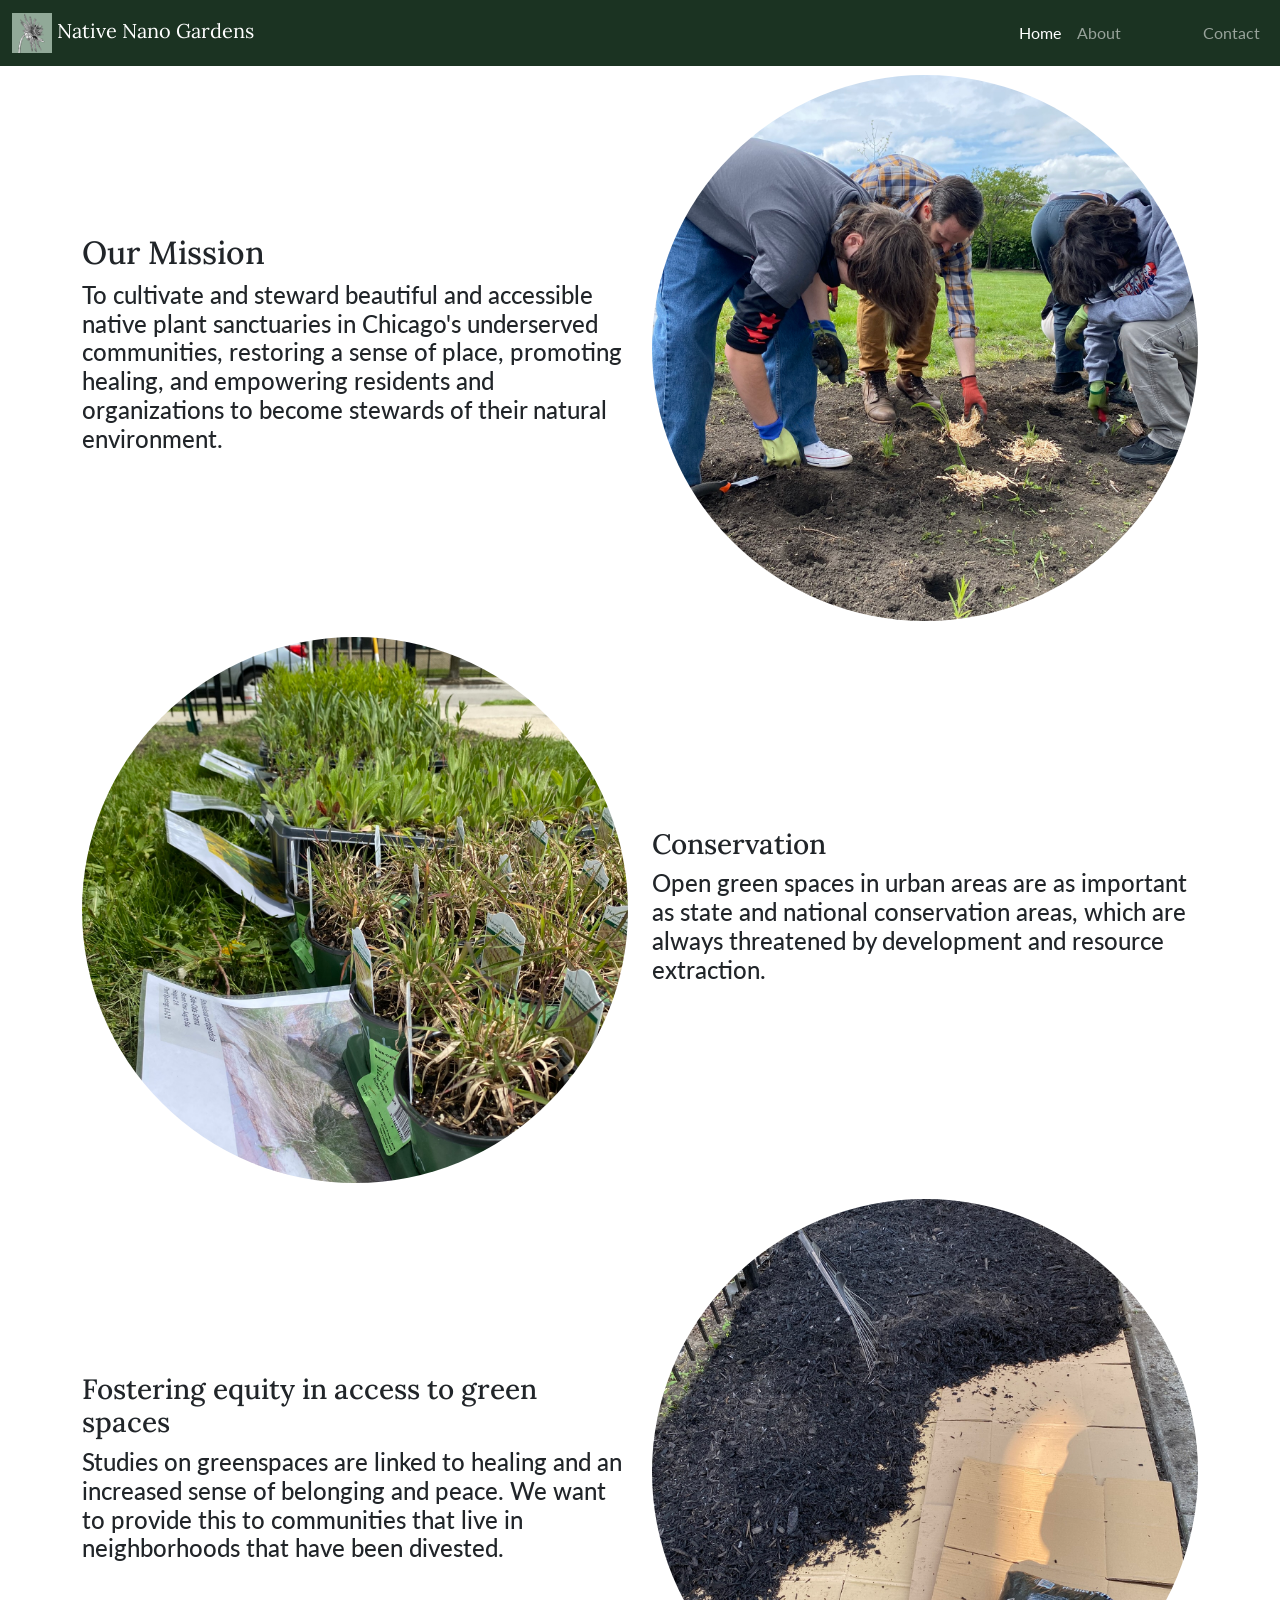
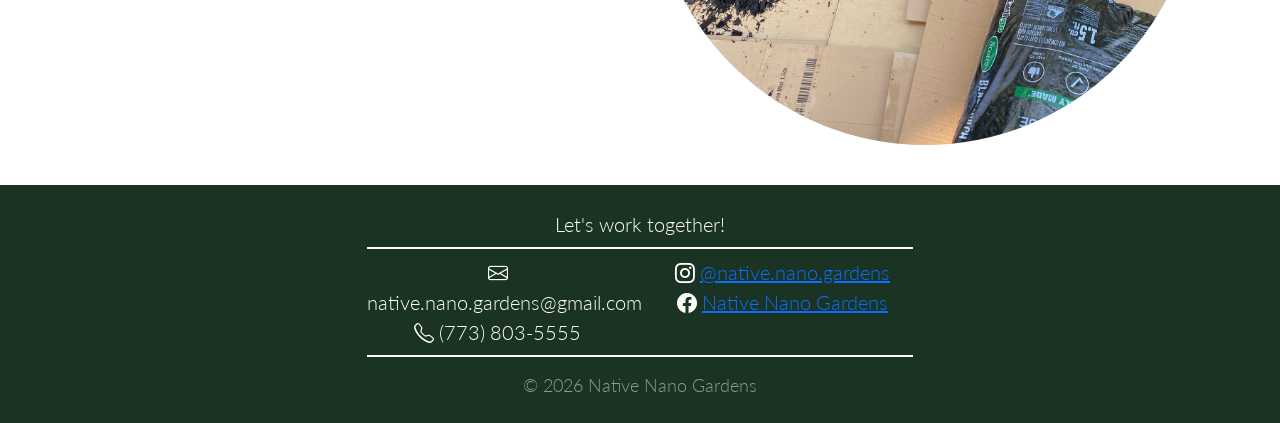
==== index.html @ 50abcde3 "live 1.25" ====
<!doctype html>
<html lang="en">
  <head>
    <meta charset="utf-8">
    <meta name="viewport" content="width=device-width, initial-scale=1">
    
    <title>Native Nano Gardens</title>
    <link rel="icon" type="image/png" href="images/favicon.png">

    <!-- Bootstrap CSS -->
    <link href="https://cdn.jsdelivr.net/npm/bootstrap@5.3.8/dist/css/bootstrap.min.css" rel="stylesheet" integrity="sha384-sRIl4kxILFvY47J16cr9ZwB07vP4J8+LH7qKQnuqkuIAvNWLzeN8tE5YBujZqJLB" crossorigin="anonymous">
    <link rel="stylesheet" href="https://cdn.jsdelivr.net/npm/bootstrap-icons@1.9.1/font/bootstrap-icons.css">
    
    <!-- Umami analytics tracking JS -->
    <script defer src="https://cloud.umami.is/script.js" data-website-id="5eba3f4e-9032-4d34-a32b-9946853e07bc"></script>

    <!-- Import fonts -->
    <link rel="preconnect" href="https://fonts.googleapis.com">
    <link rel="preconnect" href="https://fonts.gstatic.com" crossorigin>
    <link href="https://fonts.googleapis.com/css2?family=Lato:ital,wght@0,300;0,400;0,700;1,400&family=Lora:ital,wght@0,400..700;1,400..700&display=swap" rel="stylesheet">

    <!-- Local CSS -->
    <link rel="stylesheet" type="text/css" href="style.css">
    
    <!-- Local JS -->
    <script src="FooterComponent.js" defer></script>
  </head>
  
  <body>
    <header>
        <nav class="navbar navbar-expand-sm navbar-dark bg-garden fixed-top">
            <div class="container-fluid">
                <a class="navbar-brand" href="#"><img id="logo" src="images/nnglogo.png" alt="Native Nano Gardens Logo"> Native Nano Gardens</a>
                
                <button class="navbar-toggler" type="button" data-bs-toggle="collapse" data-bs-target="#navbarNav" aria-controls="navbarNav" aria-expanded="false" aria-label="Toggle navigation">
                    <span class="navbar-toggler-icon"></span>
                </button>
                
                <div class="collapse navbar-collapse" id="navbarNav">
                    <ul class="navbar-nav ms-auto">
                        <li class="nav-item">
                            <a class="nav-link home-link active" aria-current="page" href="#">Home</a>
                        </li>
                        <li class="nav-item">
                            <a class="nav-link about-link" href="about.html">About</a>
                        </li>
                        <li class="nav-item">
                            <a class="nav-link gallery-link" href="gallery.html">Gallery</a>
                        </li>
                        <li class="nav-item">
                            <a class="nav-link contact-link" href="index.html#bottom">Contact</a>
                        </li>
                    </ul>
                </div>
            </div>
        </nav>
    </header>
    
    <main>
        <div class="container">
            
            <div class="row g-4 align-items-center mb-3">
                <div class="col-md-6">
                    <h2>Our Mission</h2>
                    <p class="h4">
                    To cultivate and steward beautiful and accessible native plant sanctuaries in Chicago's underserved communities, restoring a sense of place, promoting healing, and empowering residents and organizations to become stewards of their natural environment.
                    </p>
                </div>
                <div class="col-md-6">
                    <img src="images/gw-20260506-a.jpeg" class="rounded-circle fluid-circle" alt="Students and their teacher planting natives on a plot at their school.">
                </div>
            </div>
            
            <div class="row g-4 align-items-center mb-3">
                <div class="col-md-6 order-md-2">
                    <h3>Conservation</h3>
                    <p class="h4">
                    Open green spaces in urban areas are as important as state and national conservation areas, which are always threatened by development and resource extraction.
                    </p>
                </div>
                <div class="col-md-6 order-md-1">
                    <img src="images/gw-20260506-b.jpeg" class="rounded-circle fluid-circle" alt="Plant plugs that students will be planting at their school.">
                </div>
            </div>
            
            <div class="row g-4 align-items-center mb-3">
                <div class="col-md-6">
                    <h3>Fostering equity in access to green spaces</h3>
                    <p class="h4">
                    Studies on greenspaces are linked to healing and an increased sense of belonging and peace. We want to provide this to communities that live in neighborhoods that have been divested.
                    </p>
                </div>
                <div class="col-md-6">
                    <img src="images/kt-20260521-a.jpeg" class="rounded-circle fluid-circle" alt="Preparing a site for future restoration.">
                </div>
            </div>
            
        </div>
    </main>
    
    <nng-footer></nng-footer>
    
    <!-- Bootstrap JavaScript -->
    <script src="https://cdn.jsdelivr.net/npm/bootstrap@5.3.8/dist/js/bootstrap.bundle.min.js" integrity="sha384-FKyoEForCGlyvwx9Hj09JcYn3nv7wiPVlz7YYwJrWVcXK/BmnVDxM+D2scQbITxI" crossorigin="anonymous"></script>
  </body>
</html>
---- style.css ----
body {
    padding-top: 75px;
    font-family: 'Lato', sans-serif;
    display: flex;
    flex-direction: column;
    min-height: 100vh;
}

main {
    flex: 1;
}

h1, h2, h3, h4, h5, .navbar-brand{
    font-family: 'Lora', serif;
}

hr {
    border: none;
    height: 2px;
    background: #FFFFFF;
}

iframe {
    height: 90vh;
    width: 66vw;
}

.showcase-img {
    object-position: top;
    object-fit: cover;
}

.fluid-circle {
    width: 100%;
    aspect-ratio: 1 / 1;
    object-fit: cover;
    max-width: 600px;        
}

.bg-garden {
    background-color: #1B3322 !important;
}

.gallery-link {
    visibility: hidden;
}

#logo {
    height: 2em;
    width: 2em;
}
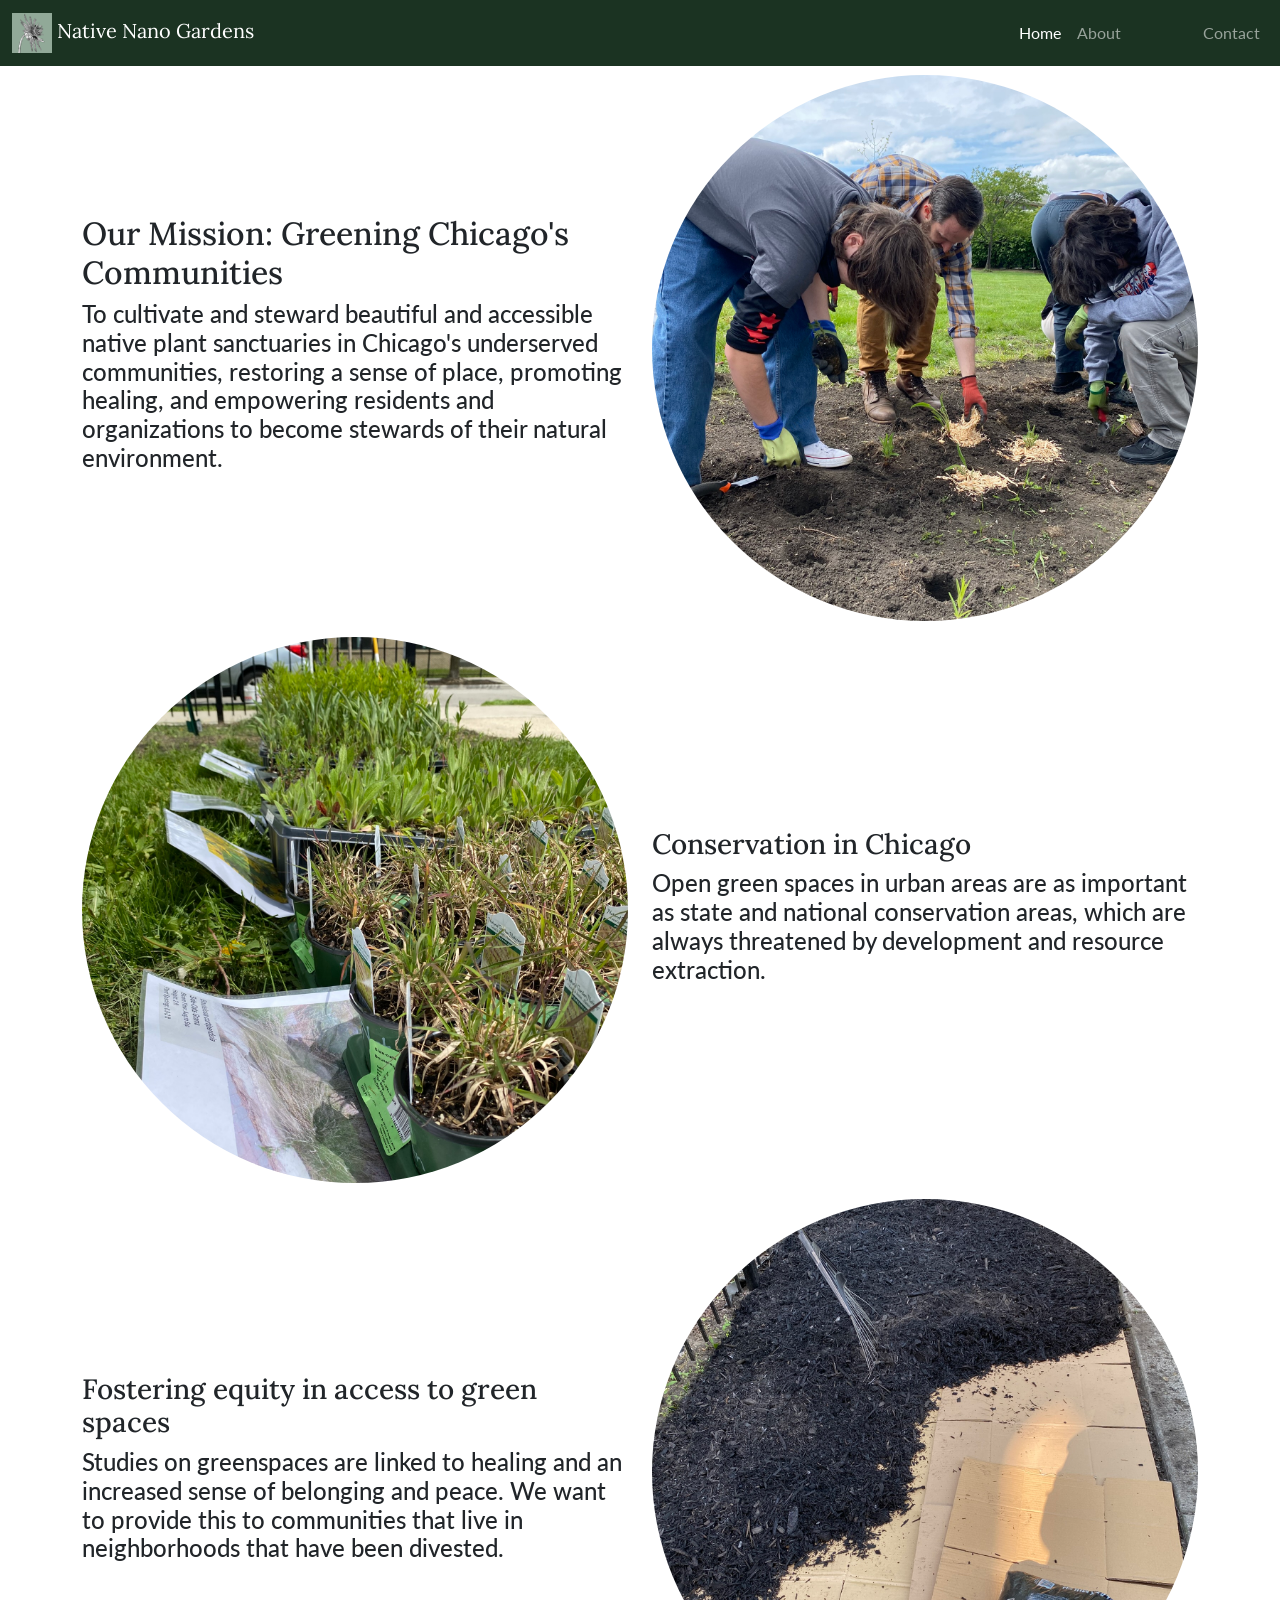
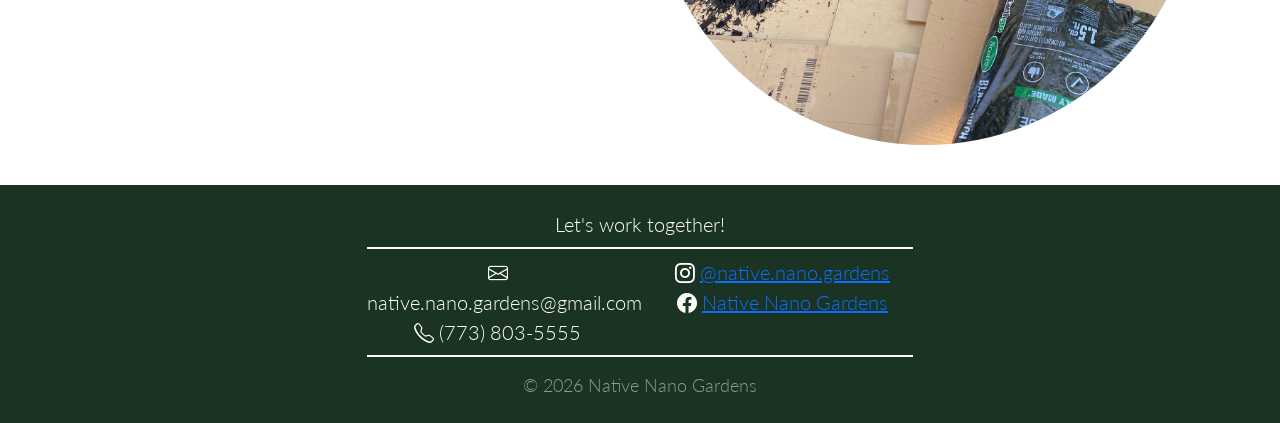
==== commit 62e7c587: "live v1.27" ====
--- a/index.html
+++ b/index.html
@@ -3,6 +3,13 @@
   <head>
     <meta charset="utf-8">
     <meta name="viewport" content="width=device-width, initial-scale=1">
+    <meta name="description" content="Cultivating beautiful, accessible native plant sanctuaries in Chicago's underserved communities to promote healing, equity, and environmental stewardship.">
+
+    <meta property="og:title" content="Native Nano Gardens">
+    <meta property="og:description" content="Cultivating native plant sanctuaries in Chicago's underserved communities.">
+    <meta property="og:image" content="images/gw-20260506-b.jpeg">
+    <meta property="og:url" content="https://nativenanogardens.com">
+    <meta property="og:type" content="website">
     
     <title>Native Nano Gardens</title>
     <link rel="icon" type="image/png" href="images/favicon.png">
@@ -61,25 +68,25 @@
             
             <div class="row g-4 align-items-center mb-3">
                 <div class="col-md-6">
-                    <h2>Our Mission</h2>
+                    <h2>Our Mission: Greening Chicago's Communities</h2>
                     <p class="h4">
                     To cultivate and steward beautiful and accessible native plant sanctuaries in Chicago's underserved communities, restoring a sense of place, promoting healing, and empowering residents and organizations to become stewards of their natural environment.
                     </p>
                 </div>
                 <div class="col-md-6">
-                    <img src="images/gw-20260506-a.jpeg" class="rounded-circle fluid-circle" alt="Students and their teacher planting natives on a plot at their school.">
+                    <img src="images/gw-20260506-a.jpeg" class="rounded-circle fluid-circle" alt="Students and their teacher planting natives on a plot at George Washington High School in Chicago.">
                 </div>
             </div>
             
             <div class="row g-4 align-items-center mb-3">
                 <div class="col-md-6 order-md-2">
-                    <h3>Conservation</h3>
+                    <h3>Conservation in Chicago</h3>
                     <p class="h4">
                     Open green spaces in urban areas are as important as state and national conservation areas, which are always threatened by development and resource extraction.
                     </p>
                 </div>
                 <div class="col-md-6 order-md-1">
-                    <img src="images/gw-20260506-b.jpeg" class="rounded-circle fluid-circle" alt="Plant plugs that students will be planting at their school.">
+                    <img src="images/gw-20260506-b.jpeg" class="rounded-circle fluid-circle" alt="Plant plugs that students will be planting at a site at their school, George Washington High School in Chicago.">
                 </div>
             </div>
             
@@ -91,7 +98,7 @@
                     </p>
                 </div>
                 <div class="col-md-6">
-                    <img src="images/kt-20260521-a.jpeg" class="rounded-circle fluid-circle" alt="Preparing a site for future restoration.">
+                    <img src="images/kt-20260521-a.jpeg" class="rounded-circle fluid-circle" alt="Preparing a site at a home in CHicago's southeast side for future restoration.">
                 </div>
             </div>
             
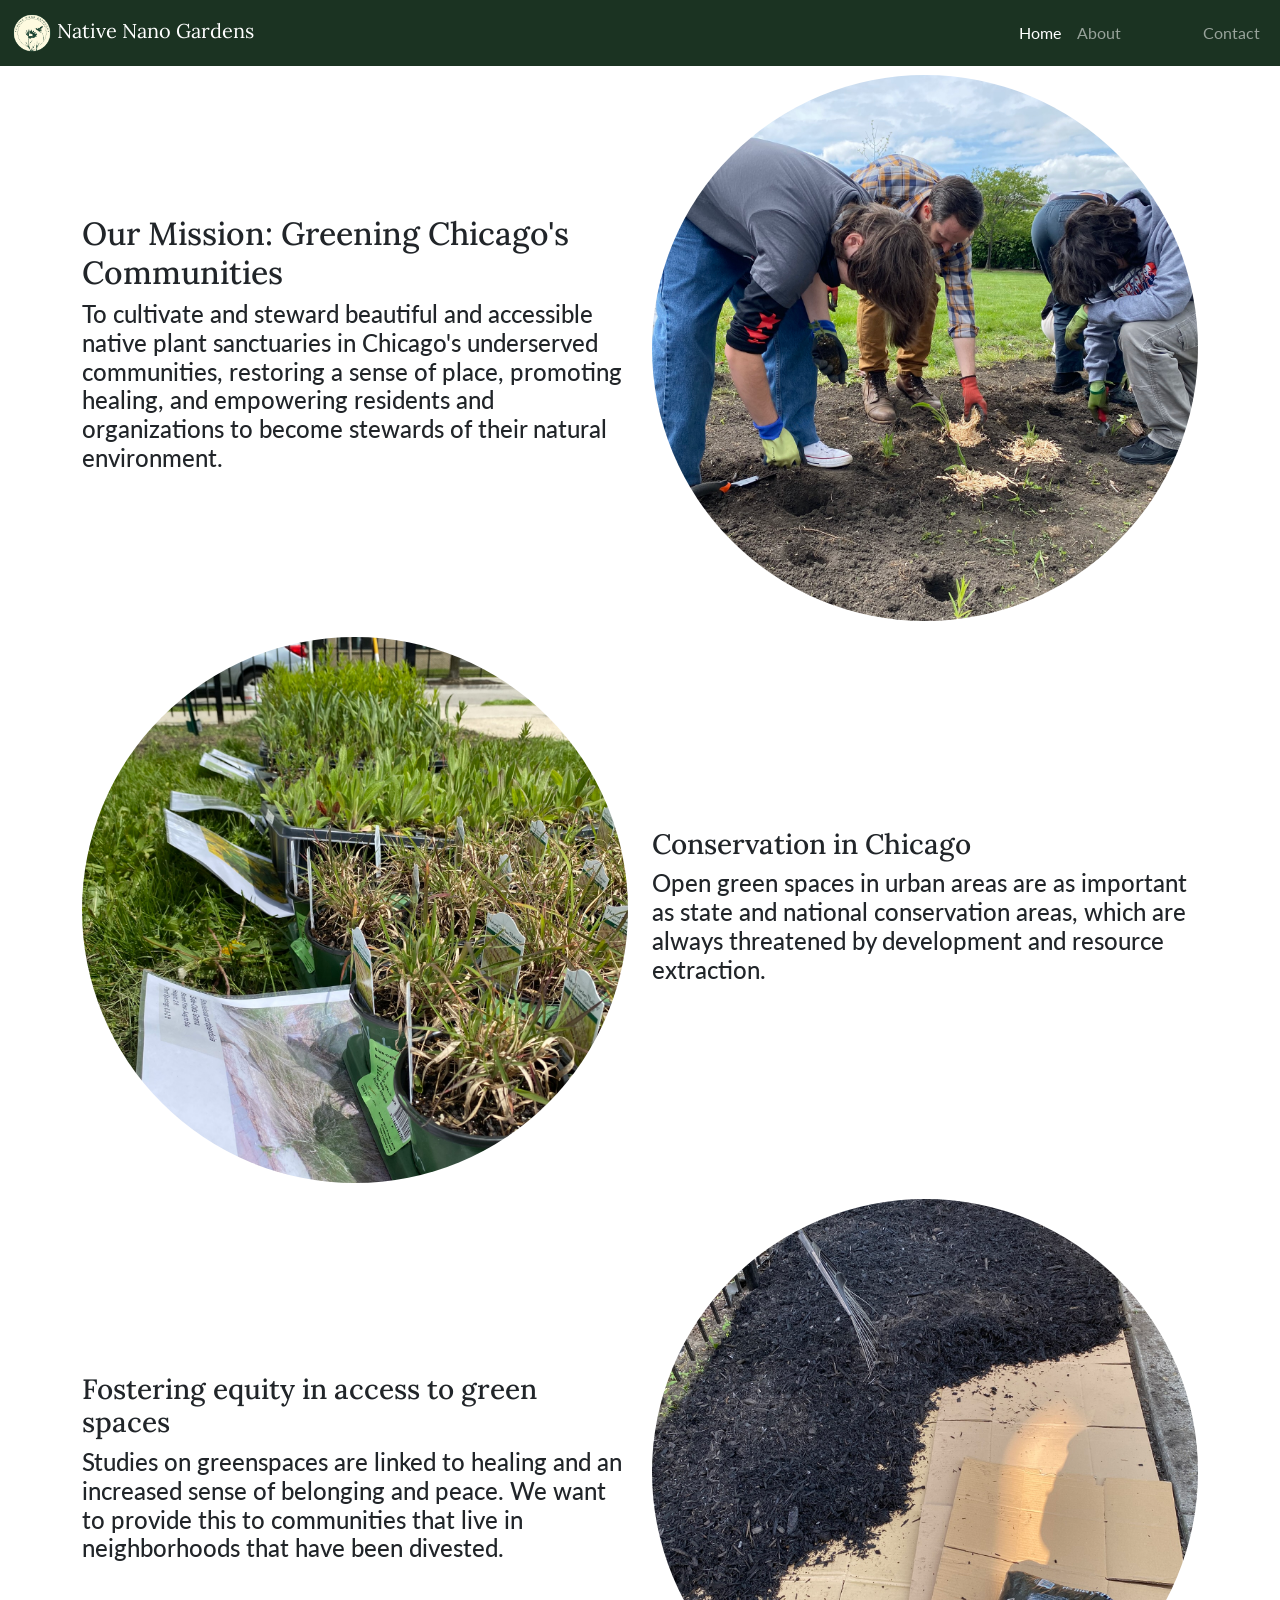
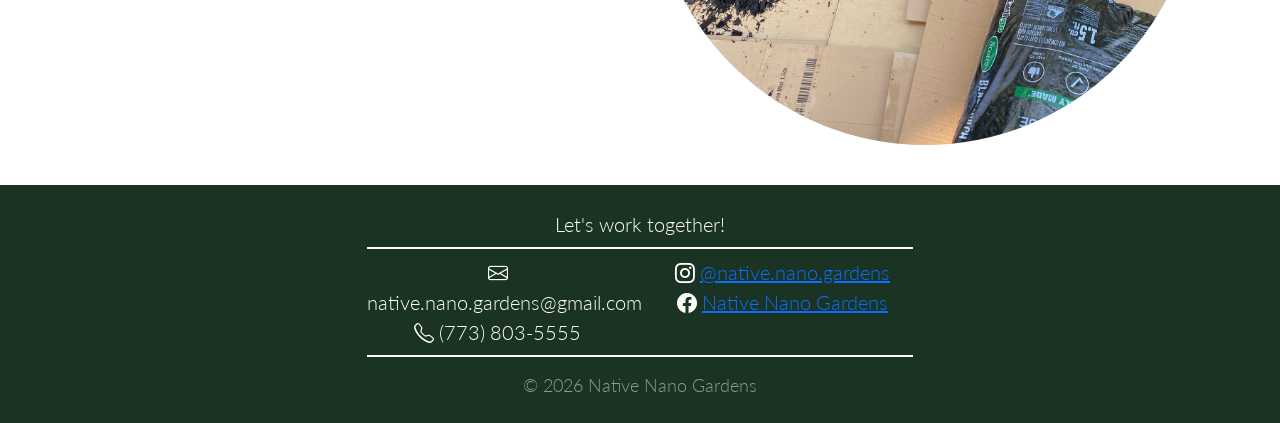
==== commit 2fa8472b: "live v.132" ====
--- a/index.html
+++ b/index.html
@@ -7,7 +7,7 @@
 
     <meta property="og:title" content="Native Nano Gardens">
     <meta property="og:description" content="Cultivating native plant sanctuaries in Chicago's underserved communities.">
-    <meta property="og:image" content="images/gw-20260506-b.jpeg">
+    <meta property="og:image" content="images/nnglogo.png">
     <meta property="og:url" content="https://nativenanogardens.com">
     <meta property="og:type" content="website">
     
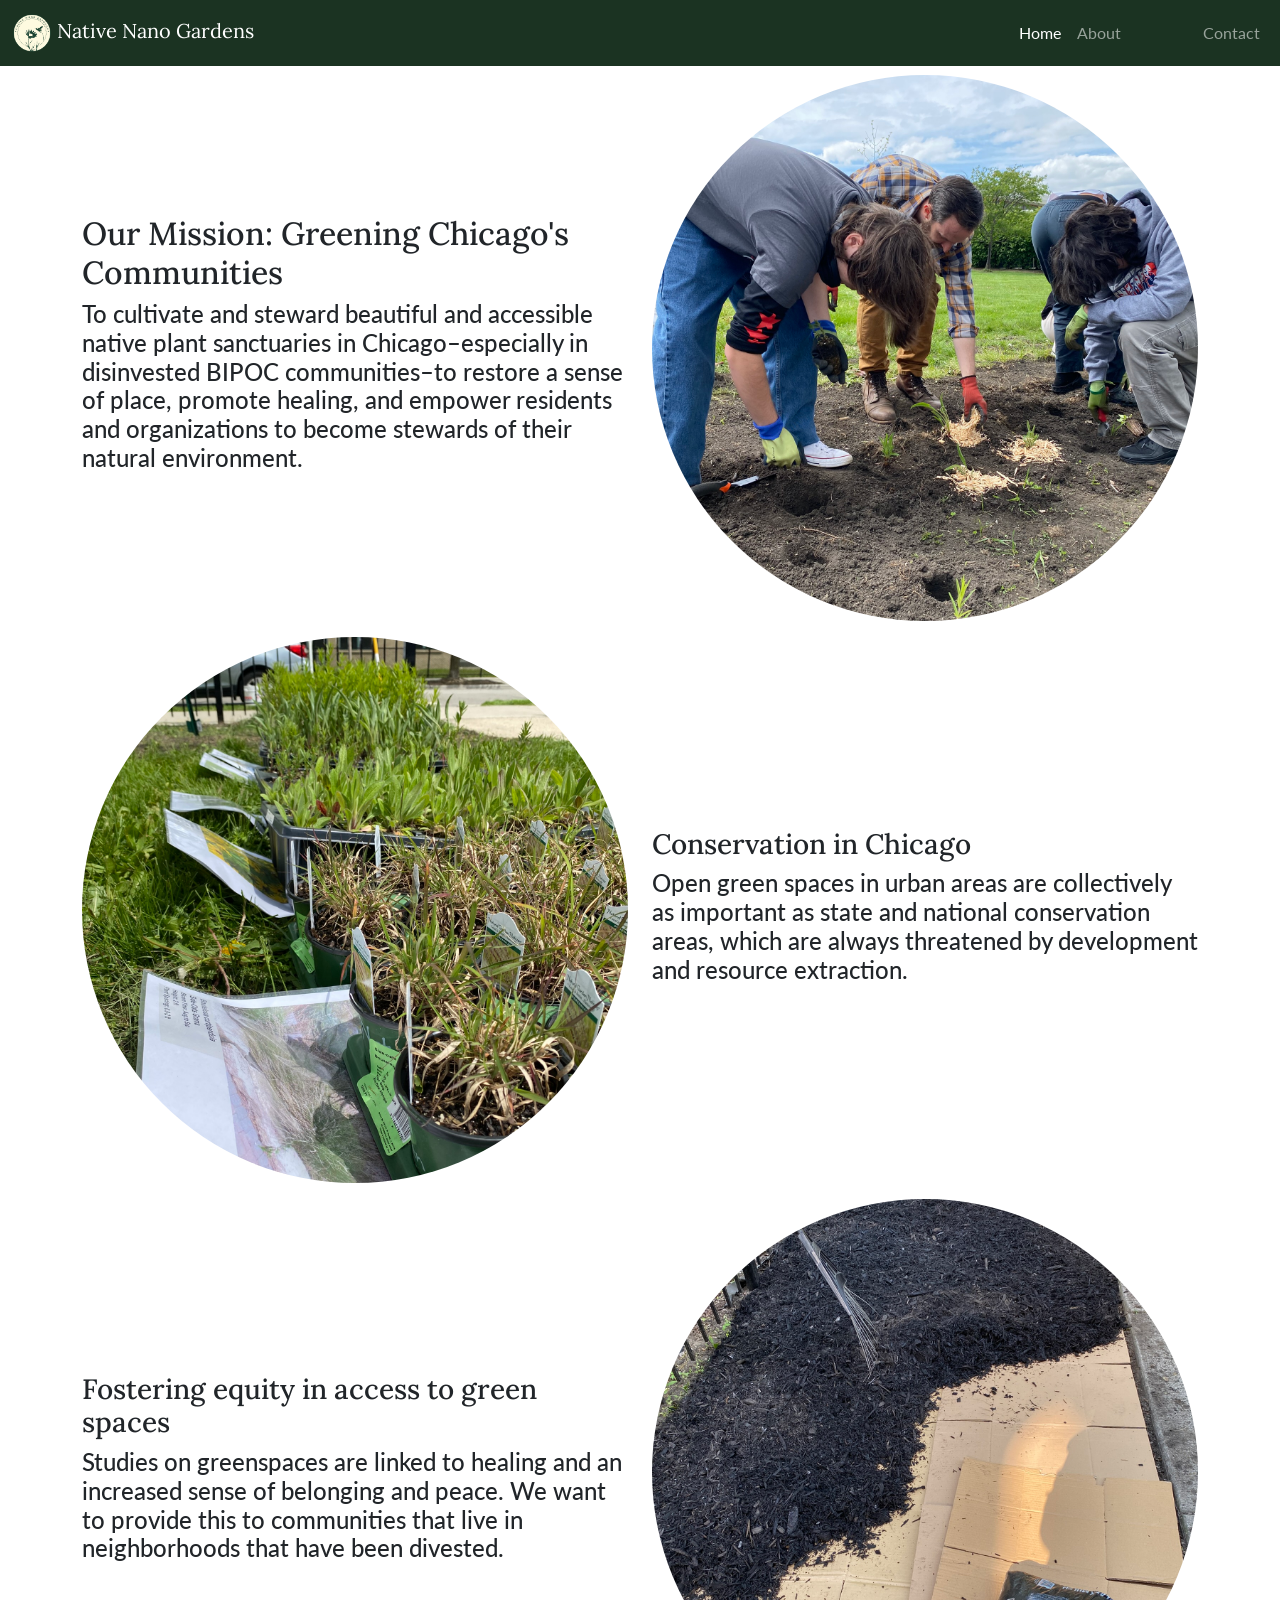
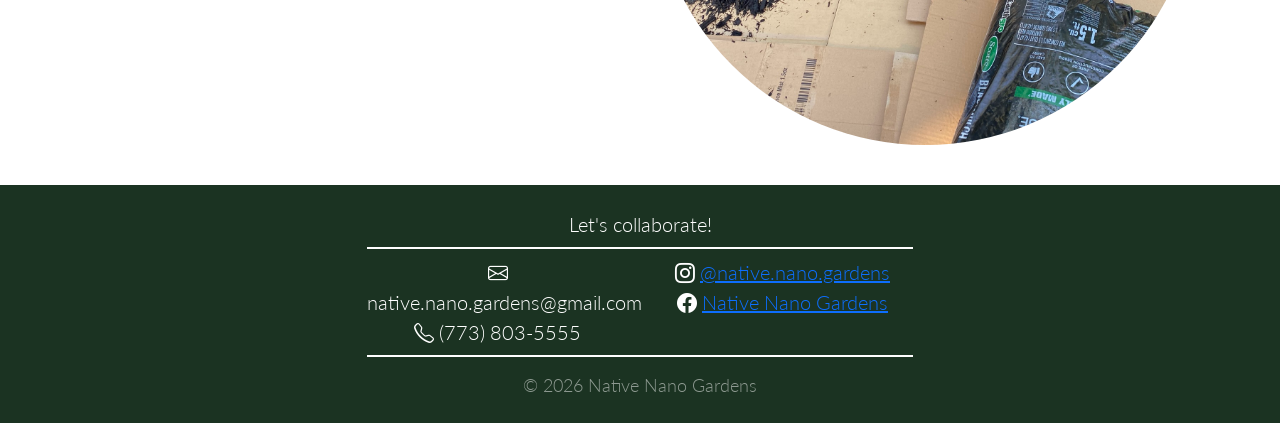
==== commit da6d40d4: "live v1.32" ====
--- a/index.html
+++ b/index.html
@@ -70,7 +70,7 @@
                 <div class="col-md-6">
                     <h2>Our Mission: Greening Chicago's Communities</h2>
                     <p class="h4">
-                    To cultivate and steward beautiful and accessible native plant sanctuaries in Chicago's underserved communities, restoring a sense of place, promoting healing, and empowering residents and organizations to become stewards of their natural environment.
+                    To cultivate and steward beautiful and accessible native plant sanctuaries in Chicago–especially in disinvested BIPOC communities–to restore a sense of place, promote healing, and empower residents and organizations to become stewards of their natural environment.
                     </p>
                 </div>
                 <div class="col-md-6">
@@ -82,7 +82,7 @@
                 <div class="col-md-6 order-md-2">
                     <h3>Conservation in Chicago</h3>
                     <p class="h4">
-                    Open green spaces in urban areas are as important as state and national conservation areas, which are always threatened by development and resource extraction.
+                    Open green spaces in urban areas are collectively as important as state and national conservation areas, which are always threatened by development and resource extraction.
                     </p>
                 </div>
                 <div class="col-md-6 order-md-1">
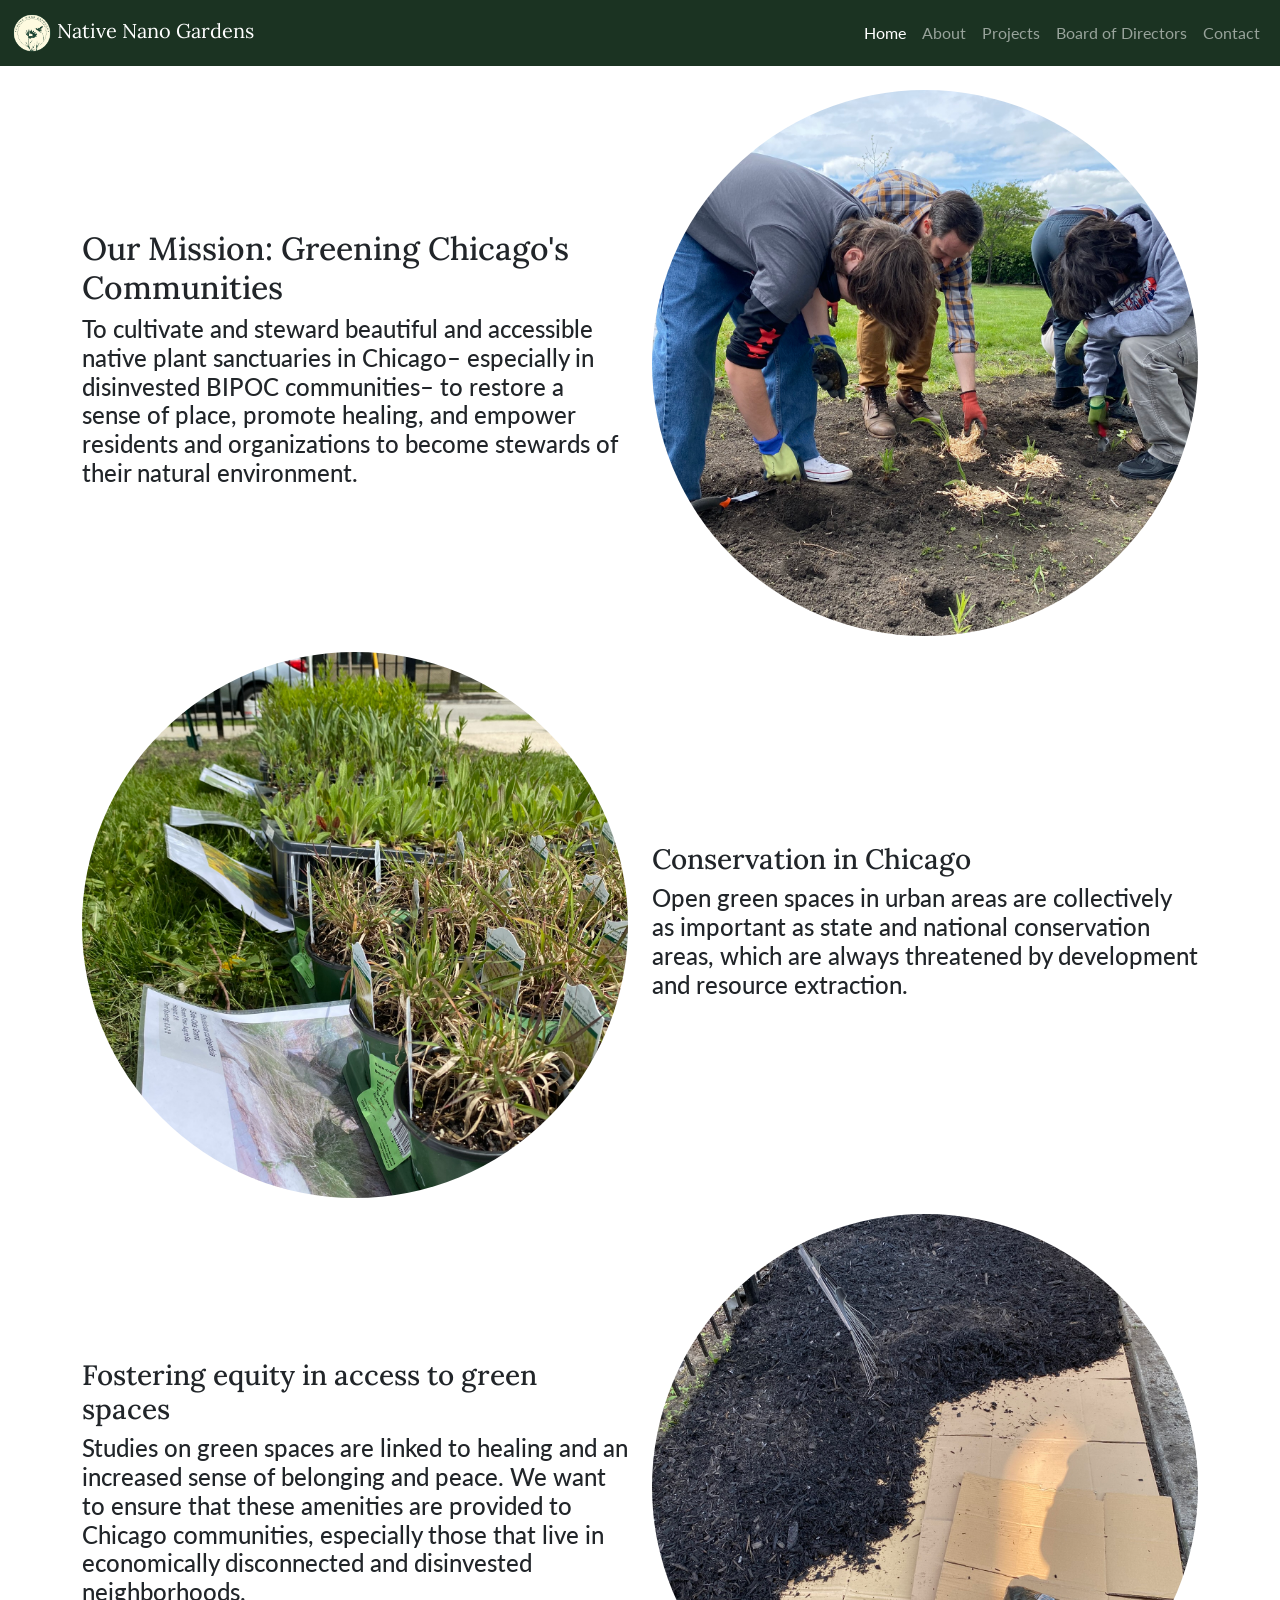
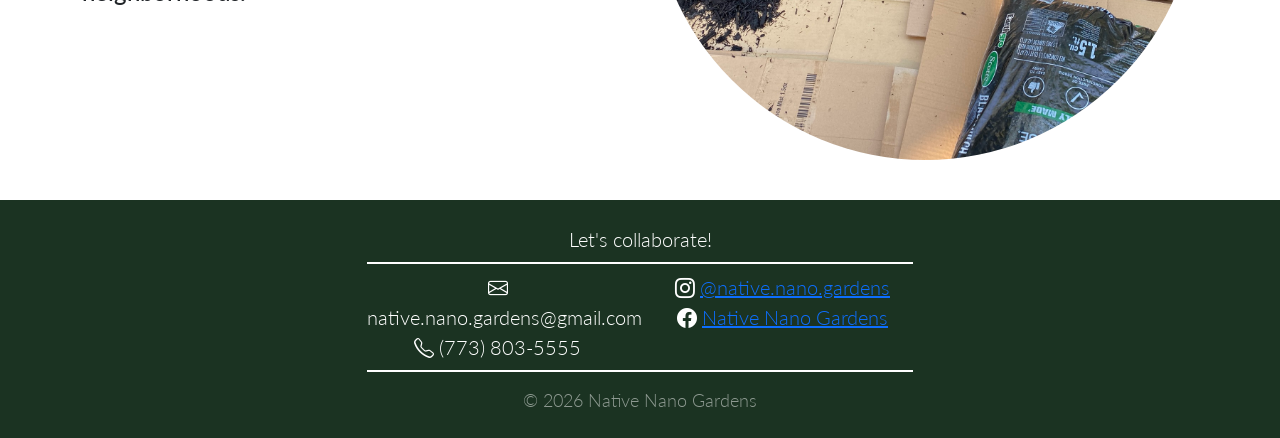
==== commit 51321794: "live v1.36" ====
--- a/index.html
+++ b/index.html
@@ -37,7 +37,7 @@
     <header>
         <nav class="navbar navbar-expand-sm navbar-dark bg-garden fixed-top">
             <div class="container-fluid">
-                <a class="navbar-brand" href="#"><img id="logo" src="images/nnglogo.png" alt="Native Nano Gardens Logo"> Native Nano Gardens</a>
+                <a class="navbar-brand" href="#"><img id="logo" src="images/nnglogo.png" class="hide-for-small" alt="Native Nano Gardens Logo"> Native Nano Gardens</a>
                 
                 <button class="navbar-toggler" type="button" data-bs-toggle="collapse" data-bs-target="#navbarNav" aria-controls="navbarNav" aria-expanded="false" aria-label="Toggle navigation">
                     <span class="navbar-toggler-icon"></span>
@@ -52,7 +52,10 @@
                             <a class="nav-link about-link" href="about.html">About</a>
                         </li>
                         <li class="nav-item">
-                            <a class="nav-link gallery-link" href="gallery.html">Gallery</a>
+                            <a class="nav-link projects-link" href="projects.html">Projects</a>
+                        </li>
+                        <li class="nav-item">
+                            <a class="nav-link board-link" href="board.html">Board of Directors</a>
                         </li>
                         <li class="nav-item">
                             <a class="nav-link contact-link" href="index.html#bottom">Contact</a>
@@ -70,7 +73,7 @@
                 <div class="col-md-6">
                     <h2>Our Mission: Greening Chicago's Communities</h2>
                     <p class="h4">
-                    To cultivate and steward beautiful and accessible native plant sanctuaries in Chicago–especially in disinvested BIPOC communities–to restore a sense of place, promote healing, and empower residents and organizations to become stewards of their natural environment.
+                    To cultivate and steward beautiful and accessible native plant sanctuaries in Chicago– especially in disinvested BIPOC communities– to restore a sense of place, promote healing, and empower residents and organizations to become stewards of their natural environment.
                     </p>
                 </div>
                 <div class="col-md-6">
@@ -94,11 +97,11 @@
                 <div class="col-md-6">
                     <h3>Fostering equity in access to green spaces</h3>
                     <p class="h4">
-                    Studies on greenspaces are linked to healing and an increased sense of belonging and peace. We want to provide this to communities that live in neighborhoods that have been divested.
+                    Studies on green spaces are linked to healing and an increased sense of belonging and peace. We want to ensure that these amenities are provided to Chicago communities, especially those that live in economically disconnected and disinvested neighborhoods.
                     </p>
                 </div>
                 <div class="col-md-6">
-                    <img src="images/kt-20260521-a.jpeg" class="rounded-circle fluid-circle" alt="Preparing a site at a home in CHicago's southeast side for future restoration.">
+                    <img src="images/kt-20260521-a.jpeg" class="rounded-circle fluid-circle" alt="Preparing a site at a home in Chicago's southeast side for future restoration.">
                 </div>
             </div>
             
--- a/style.css
+++ b/style.css
@@ -1,5 +1,5 @@
 body {
-    padding-top: 75px;
+    padding-top: 90px;
     font-family: 'Lato', sans-serif;
     display: flex;
     flex-direction: column;
@@ -48,4 +48,21 @@
 #logo {
     height: 2em;
     width: 2em;
+}
+
+@media (min-width: 768px) {
+    .sticky-center-col {
+        position: sticky;
+        top: 0;
+        height: 66vh;
+        display: flex;
+        align-items: center;
+        justify-content: center;
+    }
+}
+
+@media (max-width: 380px) {
+    .hide-for-small {
+        display: none;
+    }
 }
